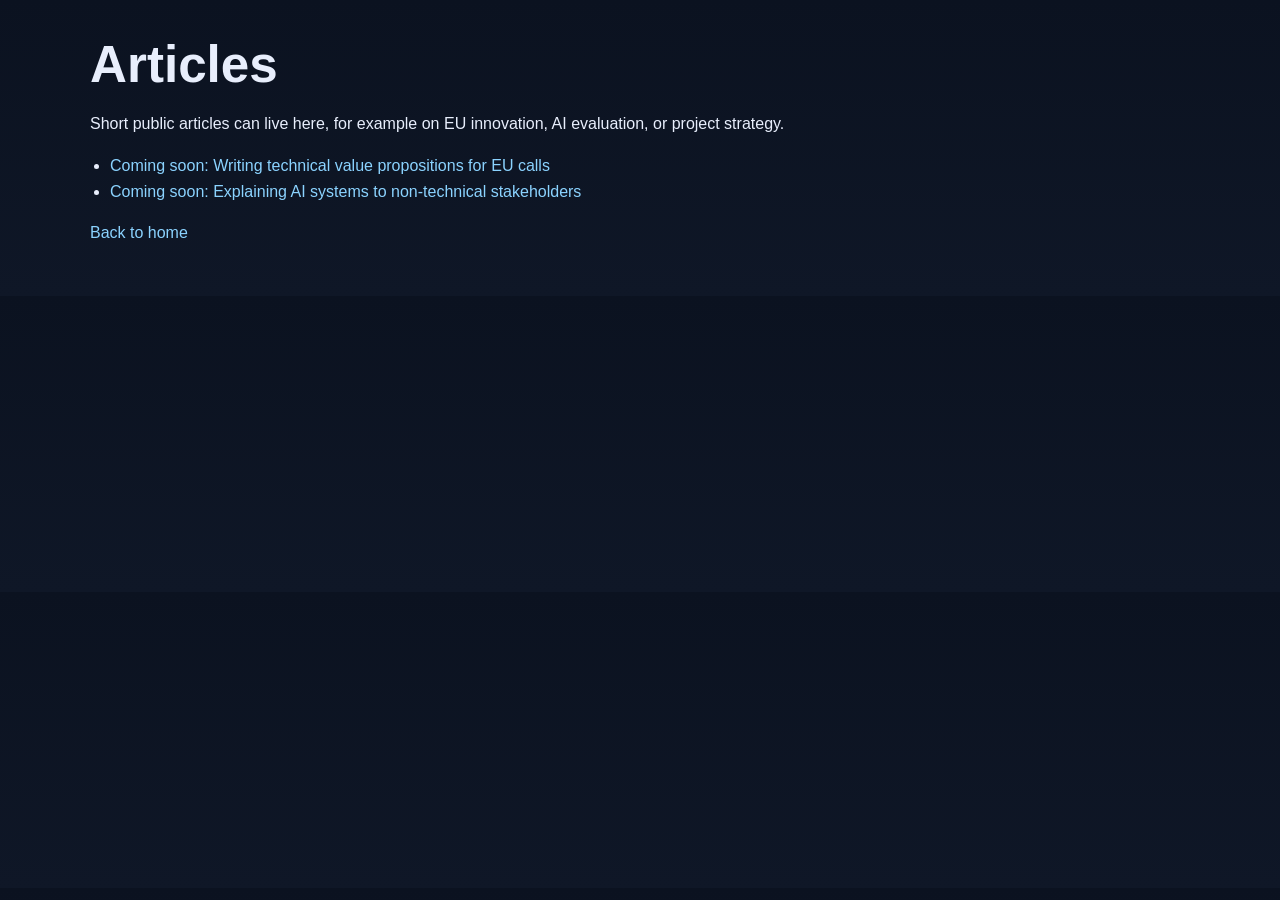
==== articles/index.html @ 00128e0d "first commit" ====
<!DOCTYPE html>
<html lang="en">
<head>
  <meta charset="UTF-8" />
  <meta name="viewport" content="width=device-width, initial-scale=1.0" />
  <title>Articles | Your Name</title>
  <link rel="stylesheet" href="../styles.css" />
</head>
<body>
  <main class="container section">
    <h1>Articles</h1>
    <p>Short public articles can live here, for example on EU innovation, AI evaluation, or project strategy.</p>
    <ul>
      <li><a href="#">Coming soon: Writing technical value propositions for EU calls</a></li>
      <li><a href="#">Coming soon: Explaining AI systems to non-technical stakeholders</a></li>
    </ul>
    <p><a href="../index.html">Back to home</a></p>
  </main>
</body>
</html>
---- styles.css ----
:root {
  --bg: #0b1220;
  --panel: #121a2b;
  --panel-2: #182235;
  --text: #e8eefc;
  --muted: #aab7d1;
  --line: #28344d;
  --accent: #62a8ff;
  --accent-2: #8bd3ff;
  --max: 1100px;
  --radius: 18px;
}

* { box-sizing: border-box; }

html { scroll-behavior: smooth; }

body {
  margin: 0;
  font-family: Inter, Arial, Helvetica, sans-serif;
  background: linear-gradient(180deg, #0b1220 0%, #0f1727 100%);
  color: var(--text);
  line-height: 1.6;
}

a {
  color: var(--accent-2);
  text-decoration: none;
}

a:hover { text-decoration: underline; }

.container {
  width: min(92%, var(--max));
  margin: 0 auto;
}

.site-header {
  position: sticky;
  top: 0;
  backdrop-filter: blur(10px);
  background: rgba(11, 18, 32, 0.85);
  border-bottom: 1px solid var(--line);
}

.nav {
  display: flex;
  justify-content: space-between;
  align-items: center;
  padding: 16px 0;
  gap: 20px;
  flex-wrap: wrap;
}

.nav nav {
  display: flex;
  gap: 16px;
  flex-wrap: wrap;
}

.brand {
  font-weight: 700;
  font-size: 1.05rem;
  color: white;
}

.hero {
  padding: 72px 0 36px;
  display: grid;
  grid-template-columns: 1.3fr 0.8fr;
  gap: 28px;
}

.eyebrow {
  color: var(--accent-2);
  text-transform: uppercase;
  letter-spacing: 0.08em;
  font-size: 0.82rem;
}

h1, h2, h3 {
  line-height: 1.2;
  margin-top: 0;
}

h1 {
  font-size: clamp(2rem, 4vw, 3.6rem);
  margin-bottom: 16px;
}

.lead {
  font-size: 1.08rem;
  color: var(--muted);
  max-width: 720px;
}

.section { padding: 34px 0; }

.grid-2, .grid-3 {
  display: grid;
  gap: 20px;
}

.grid-2 { grid-template-columns: repeat(2, minmax(0, 1fr)); }
.grid-3 { grid-template-columns: repeat(3, minmax(0, 1fr)); }

.card {
  background: linear-gradient(180deg, var(--panel) 0%, var(--panel-2) 100%);
  border: 1px solid var(--line);
  border-radius: var(--radius);
  padding: 24px;
  box-shadow: 0 10px 30px rgba(0,0,0,0.18);
}

.cta-row {
  display: flex;
  gap: 14px;
  margin-top: 24px;
  flex-wrap: wrap;
}

.button {
  display: inline-block;
  background: var(--accent);
  color: #07111f;
  padding: 12px 18px;
  border-radius: 12px;
  font-weight: 700;
}

.button:hover { text-decoration: none; opacity: 0.95; }

.button-secondary {
  background: transparent;
  color: var(--text);
  border: 1px solid var(--line);
}

ul {
  padding-left: 20px;
}

.site-footer {
  border-top: 1px solid var(--line);
  margin-top: 40px;
  padding: 24px 0 40px;
  color: var(--muted);
}

@media (max-width: 860px) {
  .hero, .grid-2, .grid-3 {
    grid-template-columns: 1fr;
  }
}
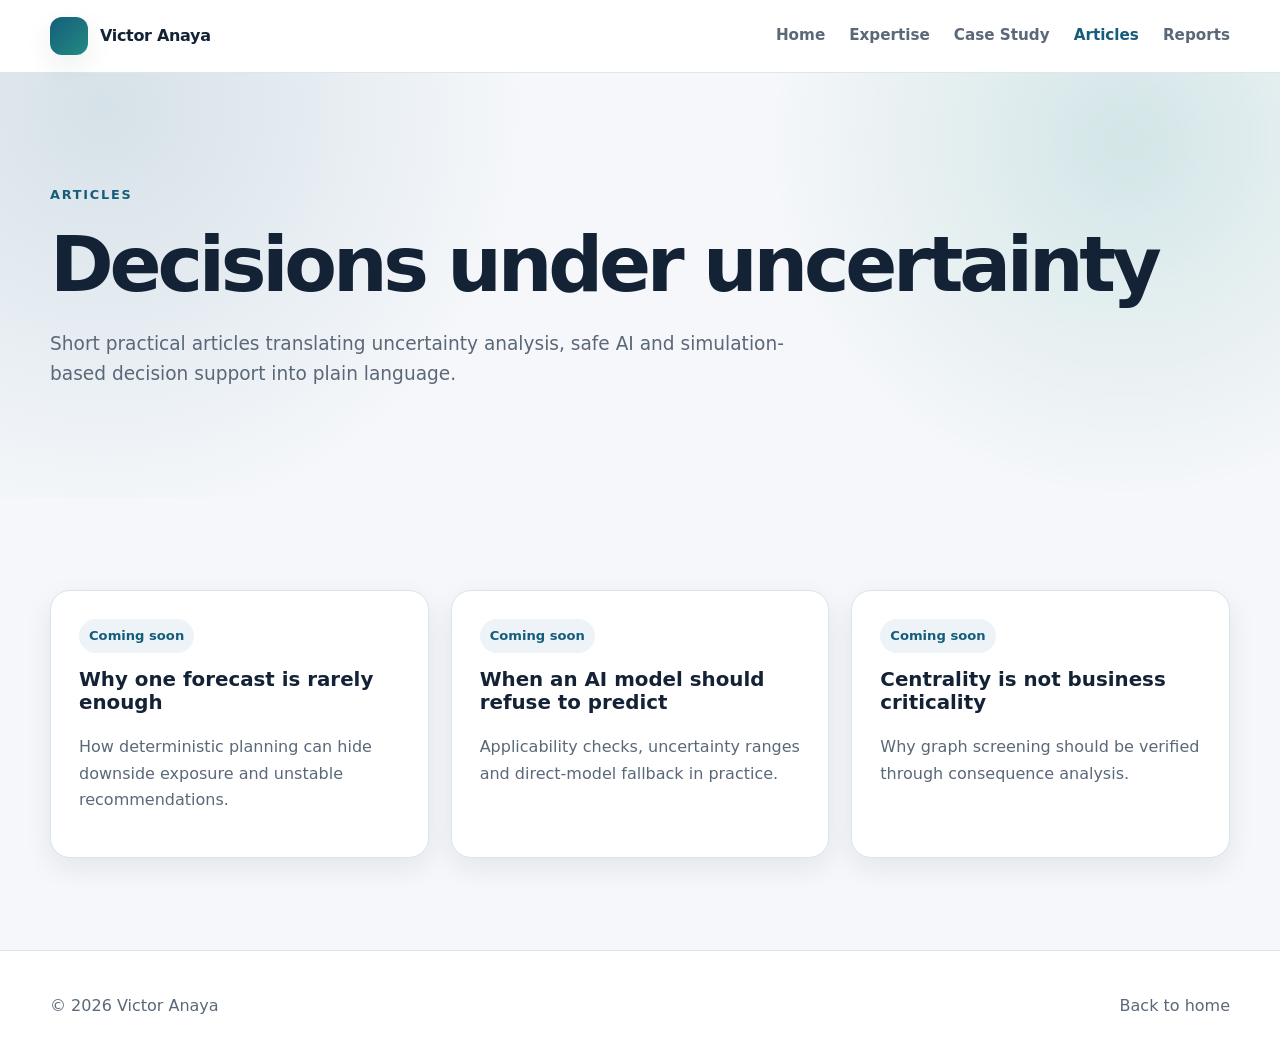
==== commit ff952fbf: "updated portfolio" ====
--- a/articles/index.html
+++ b/articles/index.html
@@ -1,20 +1,8 @@
 <!DOCTYPE html>
 <html lang="en">
-<head>
-  <meta charset="UTF-8" />
-  <meta name="viewport" content="width=device-width, initial-scale=1.0" />
-  <title>Articles | Your Name</title>
-  <link rel="stylesheet" href="../styles.css" />
-</head>
+<head><meta charset="UTF-8"/><meta name="viewport" content="width=device-width, initial-scale=1.0"/><title>Articles | Victor Anaya</title><link rel="stylesheet" href="../styles.css"/></head>
 <body>
-  <main class="container section">
-    <h1>Articles</h1>
-    <p>Short public articles can live here, for example on EU innovation, AI evaluation, or project strategy.</p>
-    <ul>
-      <li><a href="#">Coming soon: Writing technical value propositions for EU calls</a></li>
-      <li><a href="#">Coming soon: Explaining AI systems to non-technical stakeholders</a></li>
-    </ul>
-    <p><a href="../index.html">Back to home</a></p>
-  </main>
-</body>
-</html>+<header class="site-header"><div class="container nav"><a class="brand" href="../index.html"><span class="brand-mark"></span>Victor Anaya</a><nav><a href="../index.html">Home</a><a href="../expertise.html">Expertise</a><a href="../case-study.html">Case Study</a><a href="index.html" aria-current="page">Articles</a><a href="../reports/index.html">Reports</a></nav></div></header>
+<main><section class="hero"><div class="container"><span class="eyebrow">Articles</span><h1>Decisions under uncertainty</h1><p class="lead">Short practical articles translating uncertainty analysis, safe AI and simulation-based decision support into plain language.</p></div></section><section class="section"><div class="container grid-3"><article class="card"><span class="tag">Coming soon</span><h3 style="margin-top:16px">Why one forecast is rarely enough</h3><p>How deterministic planning can hide downside exposure and unstable recommendations.</p></article><article class="card"><span class="tag">Coming soon</span><h3 style="margin-top:16px">When an AI model should refuse to predict</h3><p>Applicability checks, uncertainty ranges and direct-model fallback in practice.</p></article><article class="card"><span class="tag">Coming soon</span><h3 style="margin-top:16px">Centrality is not business criticality</h3><p>Why graph screening should be verified through consequence analysis.</p></article></div></section></main>
+<footer class="site-footer"><div class="container footer-grid"><span>© 2026 Victor Anaya</span><a href="../index.html">Back to home</a></div></footer>
+</body></html>
--- a/styles.css
+++ b/styles.css
@@ -1,154 +1,177 @@
 :root {
-  --bg: #0b1220;
-  --panel: #121a2b;
-  --panel-2: #182235;
-  --text: #e8eefc;
-  --muted: #aab7d1;
-  --line: #28344d;
-  --accent: #62a8ff;
-  --accent-2: #8bd3ff;
-  --max: 1100px;
-  --radius: 18px;
+  --bg: #f5f7fa;
+  --surface: #ffffff;
+  --surface-soft: #edf3f7;
+  --text: #142236;
+  --muted: #5b6878;
+  --primary: #155d7a;
+  --primary-dark: #0f4258;
+  --accent: #238b82;
+  --border: #dbe3ea;
+  --shadow-sm: 0 10px 28px rgba(20, 34, 54, 0.08);
+  --shadow-lg: 0 28px 70px rgba(20, 34, 54, 0.14);
+  --radius-sm: 12px;
+  --radius-md: 20px;
+  --radius-lg: 28px;
+  --max: 1180px;
 }
 
 * { box-sizing: border-box; }
-
 html { scroll-behavior: smooth; }
-
 body {
   margin: 0;
-  font-family: Inter, Arial, Helvetica, sans-serif;
-  background: linear-gradient(180deg, #0b1220 0%, #0f1727 100%);
+  font-family: Inter, ui-sans-serif, system-ui, -apple-system, BlinkMacSystemFont, "Segoe UI", sans-serif;
   color: var(--text);
-  line-height: 1.6;
+  background: var(--bg);
+  line-height: 1.65;
+  -webkit-font-smoothing: antialiased;
 }
-
-a {
-  color: var(--accent-2);
-  text-decoration: none;
-}
-
-a:hover { text-decoration: underline; }
-
-.container {
-  width: min(92%, var(--max));
-  margin: 0 auto;
-}
+img { display: block; max-width: 100%; }
+a { color: inherit; text-decoration: none; }
+a:hover { color: var(--primary); }
+.container { width: min(calc(100% - 40px), var(--max)); margin-inline: auto; }
 
 .site-header {
   position: sticky;
   top: 0;
-  backdrop-filter: blur(10px);
-  background: rgba(11, 18, 32, 0.85);
-  border-bottom: 1px solid var(--line);
+  z-index: 50;
+  background: rgba(255,255,255,.92);
+  backdrop-filter: blur(16px);
+  border-bottom: 1px solid rgba(219,227,234,.9);
 }
-
 .nav {
+  min-height: 72px;
   display: flex;
   justify-content: space-between;
   align-items: center;
-  padding: 16px 0;
-  gap: 20px;
-  flex-wrap: wrap;
+  gap: 24px;
 }
-
-.nav nav {
-  display: flex;
-  gap: 16px;
-  flex-wrap: wrap;
-}
-
-.brand {
-  font-weight: 700;
-  font-size: 1.05rem;
-  color: white;
+.nav nav { display: flex; gap: 24px; align-items: center; }
+.nav nav a { color: var(--muted); font-size: .95rem; font-weight: 600; }
+.nav nav a:hover, .nav nav a[aria-current="page"] { color: var(--primary); }
+.brand { display: flex; align-items: center; gap: 12px; font-weight: 800; letter-spacing: -.02em; }
+.brand-mark {
+  width: 38px;
+  height: 38px;
+  border-radius: 12px;
+  background: linear-gradient(135deg, var(--primary), var(--accent));
+  box-shadow: var(--shadow-sm);
 }
 
 .hero {
-  padding: 72px 0 36px;
-  display: grid;
-  grid-template-columns: 1.3fr 0.8fr;
-  gap: 28px;
+  padding: 108px 0 90px;
+  background:
+    radial-gradient(circle at 88% 16%, rgba(35,139,130,.16), transparent 30%),
+    radial-gradient(circle at 8% 8%, rgba(21,93,122,.14), transparent 34%);
+}
+.hero-grid { display: grid; grid-template-columns: 1.05fr .95fr; gap: 64px; align-items: center; }
+.eyebrow {
+  display: inline-block;
+  margin-bottom: 16px;
+  color: var(--primary);
+  font-size: .8rem;
+  font-weight: 800;
+  text-transform: uppercase;
+  letter-spacing: .14em;
+}
+h1, h2, h3 { margin-top: 0; line-height: 1.14; }
+h1 { margin-bottom: 20px; font-size: clamp(2.8rem, 6vw, 5rem); letter-spacing: -.055em; }
+h2 { font-size: clamp(2rem, 4vw, 3.35rem); letter-spacing: -.04em; }
+h3 { font-size: 1.24rem; }
+.lead { max-width: 740px; color: var(--muted); font-size: 1.16rem; }
+.hero-actions, .cta-row { display: flex; gap: 14px; flex-wrap: wrap; margin-top: 32px; }
+.button {
+  display: inline-flex;
+  min-height: 48px;
+  align-items: center;
+  justify-content: center;
+  padding: 0 21px;
+  border-radius: 999px;
+  font-weight: 750;
+  transition: transform .18s ease, box-shadow .18s ease, background .18s ease;
+}
+.button:hover { transform: translateY(-2px); }
+.button-primary, .button:not(.button-secondary) { color: #fff; background: var(--primary); box-shadow: 0 12px 28px rgba(21,93,122,.24); }
+.button-primary:hover, .button:not(.button-secondary):hover { color: #fff; background: var(--primary-dark); }
+.button-secondary { color: var(--primary); background: #fff; border: 1px solid var(--border); }
+
+.section { padding: 92px 0; }
+.section-tight { padding: 56px 0; }
+.section-white { background: var(--surface); }
+.section-heading { max-width: 760px; margin-bottom: 42px; }
+.section-heading p { margin-top: 16px; color: var(--muted); font-size: 1.08rem; }
+.grid-2, .grid-3, .grid-4 { display: grid; gap: 22px; }
+.grid-2 { grid-template-columns: repeat(2, minmax(0,1fr)); }
+.grid-3 { grid-template-columns: repeat(3, minmax(0,1fr)); }
+.grid-4 { grid-template-columns: repeat(4, minmax(0,1fr)); }
+.card {
+  padding: 28px;
+  background: var(--surface);
+  border: 1px solid var(--border);
+  border-radius: var(--radius-md);
+  box-shadow: var(--shadow-sm);
+}
+.card p, .muted { color: var(--muted); }
+.card-icon {
+  width: 42px; height: 42px; display: grid; place-items: center; margin-bottom: 18px;
+  color: #fff; background: linear-gradient(135deg, var(--primary), var(--accent)); border-radius: 13px; font-weight: 800;
 }
 
-.eyebrow {
-  color: var(--accent-2);
-  text-transform: uppercase;
-  letter-spacing: 0.08em;
-  font-size: 0.82rem;
+.case-study-grid { display: grid; grid-template-columns: .85fr 1.15fr; gap: 48px; align-items: center; }
+.dashboard-preview {
+  position: relative;
+  display: block;
+  overflow: hidden;
+  padding-top: 34px;
+  background: #e9eef4;
+  border: 1px solid var(--border);
+  border-radius: 24px;
+  box-shadow: var(--shadow-lg);
 }
+.dashboard-preview::before {
+  content: "";
+  position: absolute;
+  top: 13px;
+  left: 17px;
+  width: 8px;
+  height: 8px;
+  border-radius: 50%;
+  background: #ff6b6b;
+  box-shadow: 14px 0 #f7c948, 28px 0 #4ecb71;
+}
+.dashboard-preview img { width: 100%; aspect-ratio: 16/9; object-fit: cover; object-position: top center; background: #fff; }
+.dashboard-caption { margin-top: 14px; color: var(--muted); font-size: .92rem; }
+.feature-list { display: grid; gap: 16px; margin: 28px 0 0; }
+.feature-item { display: grid; grid-template-columns: 34px 1fr; gap: 12px; align-items: start; }
+.feature-icon { display: grid; place-items: center; width: 34px; height: 34px; color: #fff; background: linear-gradient(135deg,var(--primary),var(--accent)); border-radius: 10px; font-weight: 800; }
+.feature-item p { margin: 4px 0 0; color: var(--muted); }
 
-h1, h2, h3 {
-  line-height: 1.2;
-  margin-top: 0;
+.metric-card { padding: 24px; background: var(--surface); border: 1px solid var(--border); border-radius: var(--radius-md); }
+.metric-value { display: block; font-size: 1.8rem; font-weight: 800; letter-spacing: -.04em; }
+.metric-label { display: block; margin-top: 4px; color: var(--muted); font-size: .92rem; }
+
+.callout { padding: 40px; color: #fff; background: linear-gradient(135deg,var(--primary-dark),var(--primary)); border-radius: var(--radius-lg); box-shadow: var(--shadow-lg); }
+.callout p { max-width: 760px; color: rgba(255,255,255,.82); }
+.callout .button-secondary { color: #fff; background: transparent; border-color: rgba(255,255,255,.35); }
+
+.prose { max-width: 820px; }
+.prose h2 { margin-top: 56px; font-size: 2rem; }
+.prose h3 { margin-top: 32px; }
+.prose p, .prose li { color: var(--muted); }
+.notice { padding: 18px 20px; background: #fff8e7; border: 1px solid #f2d28c; border-radius: var(--radius-sm); color: #725116; }
+.tag { display: inline-flex; padding: 6px 10px; border-radius: 999px; background: var(--surface-soft); color: var(--primary); font-size: .82rem; font-weight: 700; }
+
+.site-footer { padding: 42px 0; color: var(--muted); border-top: 1px solid var(--border); background: #fff; }
+.footer-grid { display: flex; justify-content: space-between; gap: 24px; flex-wrap: wrap; }
+
+@media (max-width: 900px) {
+  .hero-grid, .case-study-grid, .grid-3, .grid-4 { grid-template-columns: 1fr; }
+  .grid-2 { grid-template-columns: 1fr; }
+  .nav nav { display: none; }
 }
-
-h1 {
-  font-size: clamp(2rem, 4vw, 3.6rem);
-  margin-bottom: 16px;
+@media (max-width: 620px) {
+  .container { width: min(calc(100% - 24px), var(--max)); }
+  .hero { padding: 78px 0 64px; }
+  .section { padding: 68px 0; }
+  .hero-actions, .cta-row { flex-direction: column; align-items: stretch; }
 }
-
-.lead {
-  font-size: 1.08rem;
-  color: var(--muted);
-  max-width: 720px;
-}
-
-.section { padding: 34px 0; }
-
-.grid-2, .grid-3 {
-  display: grid;
-  gap: 20px;
-}
-
-.grid-2 { grid-template-columns: repeat(2, minmax(0, 1fr)); }
-.grid-3 { grid-template-columns: repeat(3, minmax(0, 1fr)); }
-
-.card {
-  background: linear-gradient(180deg, var(--panel) 0%, var(--panel-2) 100%);
-  border: 1px solid var(--line);
-  border-radius: var(--radius);
-  padding: 24px;
-  box-shadow: 0 10px 30px rgba(0,0,0,0.18);
-}
-
-.cta-row {
-  display: flex;
-  gap: 14px;
-  margin-top: 24px;
-  flex-wrap: wrap;
-}
-
-.button {
-  display: inline-block;
-  background: var(--accent);
-  color: #07111f;
-  padding: 12px 18px;
-  border-radius: 12px;
-  font-weight: 700;
-}
-
-.button:hover { text-decoration: none; opacity: 0.95; }
-
-.button-secondary {
-  background: transparent;
-  color: var(--text);
-  border: 1px solid var(--line);
-}
-
-ul {
-  padding-left: 20px;
-}
-
-.site-footer {
-  border-top: 1px solid var(--line);
-  margin-top: 40px;
-  padding: 24px 0 40px;
-  color: var(--muted);
-}
-
-@media (max-width: 860px) {
-  .hero, .grid-2, .grid-3 {
-    grid-template-columns: 1fr;
-  }
-}
